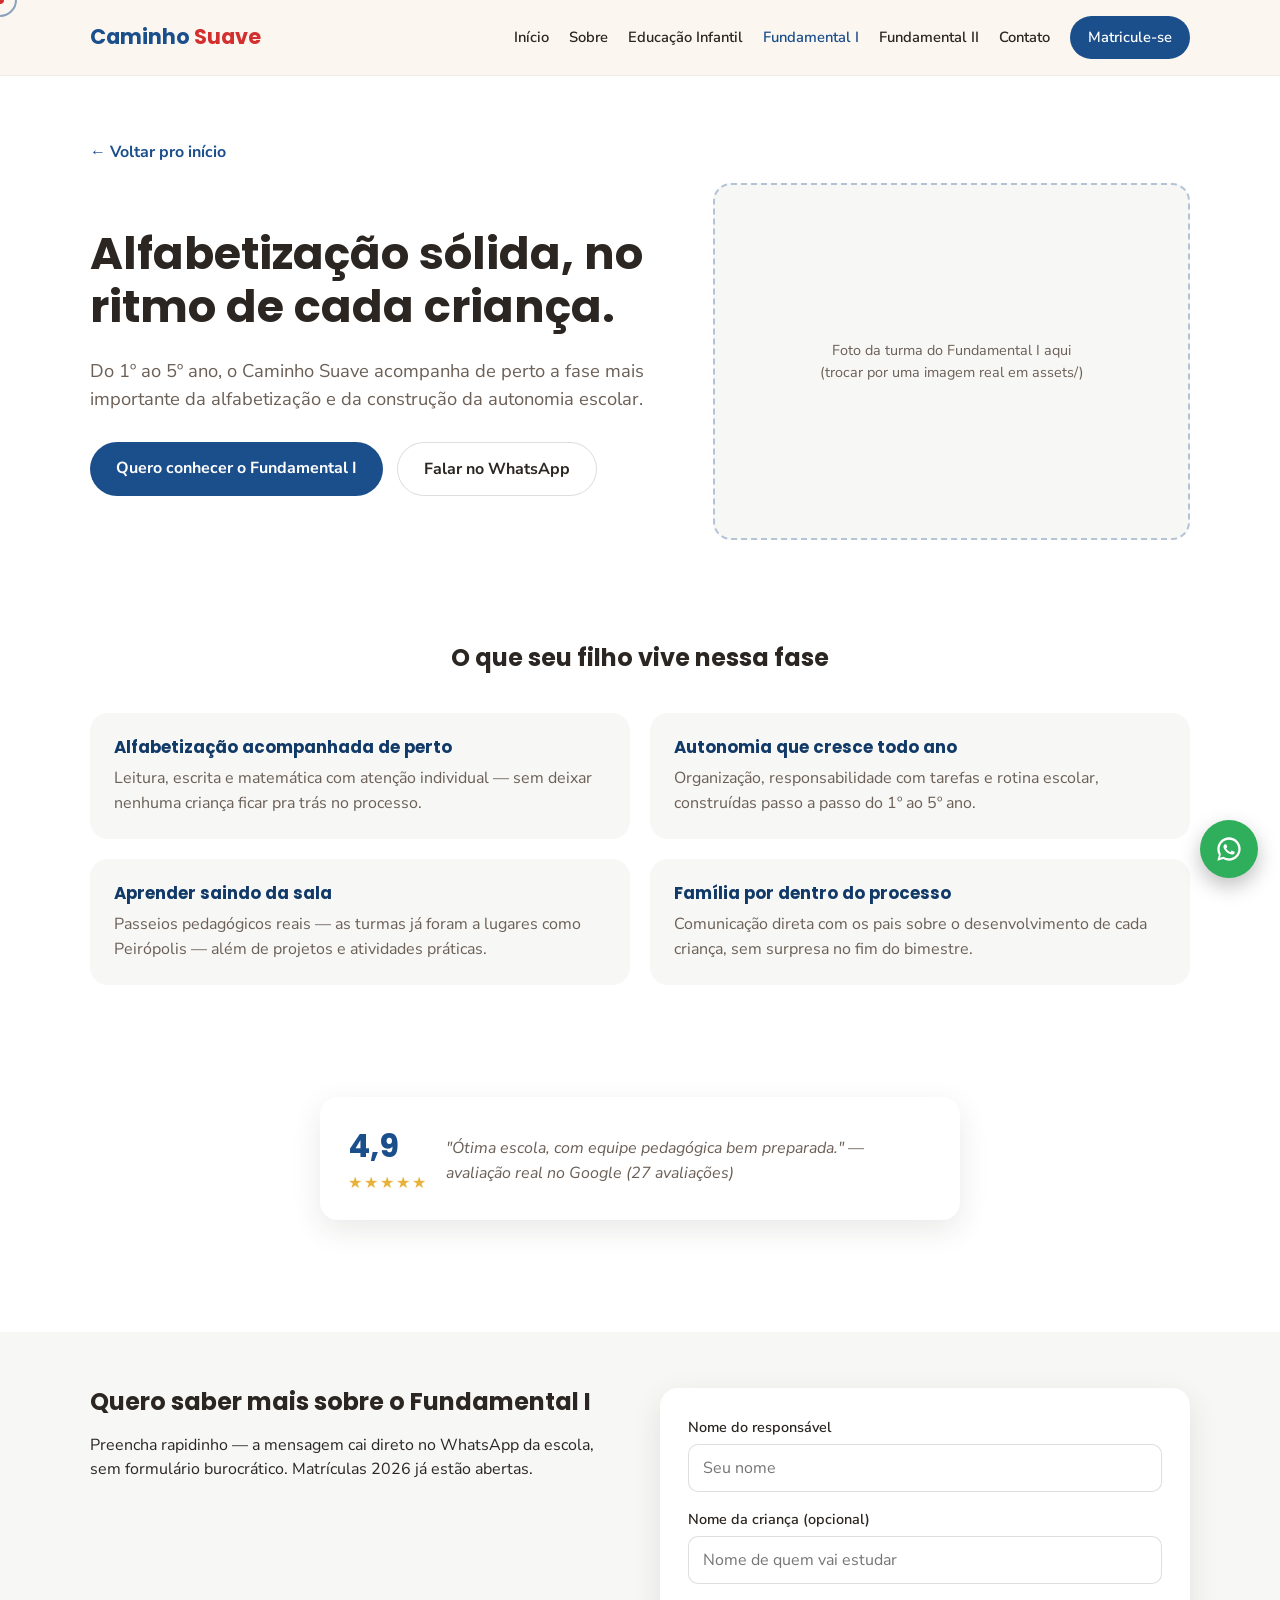
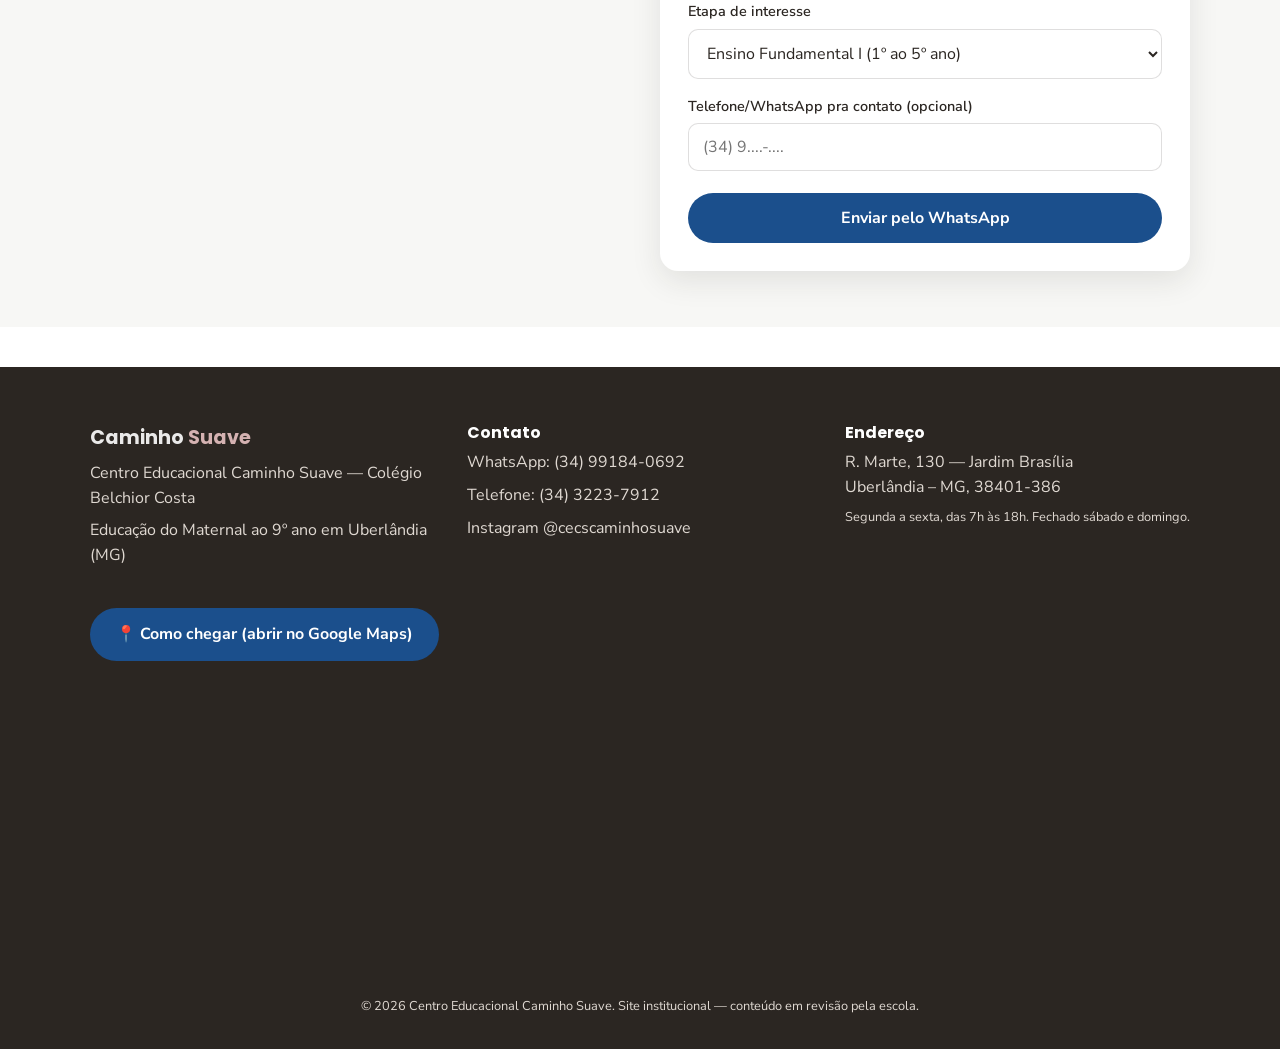
==== fundamental1/index.html @ 9611a185 "Site institucional Colégio Belchior Costa — versão inicial" ====
<!DOCTYPE html>
<html lang="pt-BR">
<head>
<meta charset="UTF-8">
<meta name="viewport" content="width=device-width, initial-scale=1.0">
<title>Ensino Fundamental I em Uberlândia — 1º ao 5º ano | Caminho Suave</title>
<meta name="description" content="Ensino Fundamental I do Centro Educacional Caminho Suave, em Uberlândia: alfabetização sólida e autonomia, do 1º ao 5º ano. Matrículas 2026 abertas.">
<link rel="canonical" href="https://fundamental1.SEUDOMINIO.com.br/">

<meta property="og:type" content="website">
<meta property="og:title" content="Ensino Fundamental I — Caminho Suave (Uberlândia)">
<meta property="og:description" content="Alfabetização sólida e autonomia que cresce ano a ano, do 1º ao 5º ano.">
<meta property="og:url" content="https://fundamental1.SEUDOMINIO.com.br/">
<meta property="og:locale" content="pt_BR">

<link rel="preconnect" href="https://fonts.googleapis.com">
<link rel="preconnect" href="https://fonts.gstatic.com" crossorigin>
<link href="https://fonts.googleapis.com/css2?family=Poppins:wght@600;700&family=Nunito+Sans:wght@400;600;700&display=swap" rel="stylesheet">
<link rel="stylesheet" href="../css/style.css">

<script type="application/ld+json">
{
  "@context": "https://schema.org",
  "@type": "School",
  "name": "Centro Educacional Caminho Suave - Colégio Belchior Costa",
  "address": {
    "@type": "PostalAddress",
    "streetAddress": "R. Marte, 130, Jardim Brasília",
    "addressLocality": "Uberlândia",
    "addressRegion": "MG",
    "postalCode": "38401-386",
    "addressCountry": "BR"
  },
  "telephone": "+553432237912",
  "url": "https://fundamental1.SEUDOMINIO.com.br/",
  "sameAs": ["https://www.instagram.com/cecscaminhosuave/"],
  "openingHoursSpecification": {
    "@type": "OpeningHoursSpecification",
    "dayOfWeek": ["Monday", "Tuesday", "Wednesday", "Thursday", "Friday"],
    "opens": "07:00",
    "closes": "18:00"
  },
  "aggregateRating": {
    "@type": "AggregateRating",
    "ratingValue": "4.9",
    "reviewCount": "27"
  }
}
</script>
</head>
<body class="tema-fund1">

<header class="topo">
  <div class="container topo-inner">
    <a href="../index.html" class="marca">Caminho <span>Suave</span></a>
    <nav class="nav" id="nav-principal">
      <a href="../index.html">Início</a>
      <a href="../sobre/index.html">Sobre</a>
      <a href="../infantil/index.html">Educação Infantil</a>
      <a href="index.html" class="ativo">Fundamental I</a>
      <a href="../fundamental2/index.html">Fundamental II</a>
      <a href="#contato">Contato</a>
      <a href="#matricula" class="nav-cta">Matricule-se</a>
    </nav>
    <button class="hamburguer" id="botao-menu" aria-label="Abrir menu" aria-expanded="false">
      <span></span><span></span><span></span>
    </button>
  </div>
</header>

<section class="hero">
  <div class="container">
    <a href="../index.html" class="voltar">← Voltar pro início</a>
  </div>
  <div class="container hero-grid">
    <div>
      <h1>Alfabetização sólida, no ritmo de cada criança.</h1>
      <p class="subtitulo">Do 1º ao 5º ano, o Caminho Suave acompanha de perto a fase mais importante da alfabetização e da construção da autonomia escolar.</p>
      <div class="botoes">
        <a href="#matricula" class="botao botao-principal">Quero conhecer o Fundamental I</a>
        <a href="https://wa.me/5534991840692" target="_blank" rel="noopener" class="botao botao-secundario">Falar no WhatsApp</a>
      </div>
    </div>
    <div class="foto-placeholder">Foto da turma do Fundamental I aqui<br>(trocar por uma imagem real em assets/)</div>
  </div>
</section>

<section class="secao">
  <div class="container">
    <div class="secao-titulo">
      <h2>O que seu filho vive nessa fase</h2>
    </div>
    <div class="grade-pilares">
      <div class="pilar">
        <h3>Alfabetização acompanhada de perto</h3>
        <p>Leitura, escrita e matemática com atenção individual — sem deixar nenhuma criança ficar pra trás no processo.</p>
      </div>
      <div class="pilar">
        <h3>Autonomia que cresce todo ano</h3>
        <p>Organização, responsabilidade com tarefas e rotina escolar, construídas passo a passo do 1º ao 5º ano.</p>
      </div>
      <div class="pilar">
        <h3>Aprender saindo da sala</h3>
        <p>Passeios pedagógicos reais — as turmas já foram a lugares como Peirópolis — além de projetos e atividades práticas.</p>
      </div>
      <div class="pilar">
        <h3>Família por dentro do processo</h3>
        <p>Comunicação direta com os pais sobre o desenvolvimento de cada criança, sem surpresa no fim do bimestre.</p>
      </div>
    </div>
  </div>
</section>

<section class="secao">
  <div class="container">
    <div class="selo-avaliacao">
      <div>
        <div class="selo-nota">4,9</div>
        <div class="estrelas">★★★★★</div>
      </div>
      <blockquote>"Ótima escola, com equipe pedagógica bem preparada." — avaliação real no Google (27 avaliações)</blockquote>
    </div>
  </div>
</section>

<section class="secao form-secao" id="matricula">
  <div class="container form-grid">
    <div>
      <h2>Quero saber mais sobre o Fundamental I</h2>
      <p>Preencha rapidinho — a mensagem cai direto no WhatsApp da escola, sem formulário burocrático. Matrículas 2026 já estão abertas.</p>
    </div>
    <div>
      <form id="form-interesse" class="form-interesse">
        <label>Nome do responsável
          <input type="text" name="responsavel" required placeholder="Seu nome">
        </label>
        <label>Nome da criança (opcional)
          <input type="text" name="crianca" placeholder="Nome de quem vai estudar">
        </label>
        <label>Etapa de interesse
          <select name="etapa" required>
            <option value="Educação Infantil">Educação Infantil (Maternal ao Pré)</option>
            <option value="Ensino Fundamental I" selected>Ensino Fundamental I (1º ao 5º ano)</option>
            <option value="Ensino Fundamental II">Ensino Fundamental II (6º ao 9º ano)</option>
          </select>
        </label>
        <label>Telefone/WhatsApp pra contato (opcional)
          <input type="tel" name="telefone" placeholder="(34) 9....-....">
        </label>
        <button type="submit" class="botao botao-principal">Enviar pelo WhatsApp</button>
      </form>
      <p class="form-confirmacao">Abrimos o WhatsApp numa nova aba — é só enviar a mensagem por lá. ✓</p>
    </div>
  </div>
</section>

<footer class="rodape" id="contato">
  <div class="container rodape-grid">
    <div>
      <p class="marca-rodape">Caminho <span>Suave</span></p>
      <p>Centro Educacional Caminho Suave — Colégio Belchior Costa</p>
      <p>Educação do Maternal ao 9º ano em Uberlândia (MG)</p>
    </div>
    <div>
      <h3>Contato</h3>
      <p><a href="https://wa.me/5534991840692" target="_blank" rel="noopener">WhatsApp: (34) 99184-0692</a></p>
      <p><a href="tel:+553432237912">Telefone: (34) 3223-7912</a></p>
      <p><a href="https://www.instagram.com/cecscaminhosuave/" target="_blank" rel="noopener">Instagram @cecscaminhosuave</a></p>
    </div>
    <div>
      <h3>Endereço</h3>
      <p>R. Marte, 130 — Jardim Brasília<br>Uberlândia – MG, 38401-386</p>
      <p class="nota">Segunda a sexta, das 7h às 18h. Fechado sábado e domingo.</p>
    </div>
  </div>
  <div class="container">
    <a href="https://www.google.com/maps/dir/?api=1&destination=R.+Marte%2C+130+-+Jardim+Brasília%2C+Uberlândia+-+MG%2C+38401-386" target="_blank" rel="noopener" class="botao botao-principal botao-mapa">📍 Como chegar (abrir no Google Maps)</a>
    <iframe class="mapa" src="https://www.google.com/maps?q=R.+Marte,+130+-+Jardim+Brasília,+Uberlândia+-+MG,+38401-386&output=embed" loading="lazy" referrerpolicy="no-referrer-when-downgrade" title="Localização do Caminho Suave"></iframe>
  </div>
  <p class="copy">© <span id="ano"></span> Centro Educacional Caminho Suave. Site institucional — conteúdo em revisão pela escola.</p>
</footer>

<a href="https://wa.me/5534991840692" target="_blank" rel="noopener" class="whats-flutuante" aria-label="Falar no WhatsApp">
  <svg viewBox="0 0 24 24" aria-hidden="true"><path d="M12 2C6.48 2 2 6.48 2 12c0 1.85.5 3.58 1.36 5.06L2 22l5.1-1.34A9.94 9.94 0 0 0 12 22c5.52 0 10-4.48 10-10S17.52 2 12 2zm0 18c-1.6 0-3.1-.43-4.4-1.19l-.31-.18-3.04.8.81-2.96-.2-.31A7.95 7.95 0 0 1 4 12c0-4.41 3.59-8 8-8s8 3.59 8 8-3.59 8-8 8zm4.32-5.79c-.24-.12-1.4-.69-1.62-.77-.22-.08-.38-.12-.54.12-.16.24-.62.77-.76.93-.14.16-.28.18-.52.06-.24-.12-1-.37-1.9-1.18-.7-.62-1.18-1.39-1.32-1.63-.14-.24-.01-.37.11-.49.12-.12.27-.31.4-.47.13-.16.17-.27.26-.45.09-.18.04-.33-.04-.45-.08-.12-.5-1.2-.69-1.65-.18-.43-.37-.37-.51-.38-.13-.01-.29-.01-.45-.01-.16 0-.41.06-.63.3-.22.24-.85.83-.85 2.02 0 1.19.87 2.34 1 2.5.12.16 1.65 2.52 4 3.43 1.98.77 2.38.62 2.81.58.43-.04 1.4-.57 1.6-1.13.2-.55.2-1.02.14-1.13-.06-.1-.22-.16-.46-.28z"/></svg>
  <span class="visualmente-oculto">Falar no WhatsApp</span>
</a>

<script src="../js/main.js"></script>
</body>
</html>
---- css/style.css ----
/* Centro Educacional Caminho Suave — site institucional
   Paleta e tipografia seguem identidade/design-guide.md (provisório) */

*, *::before, *::after { box-sizing: border-box; }
html, body { margin: 0; padding: 0; scroll-behavior: smooth; }
img { max-width: 100%; display: block; }
a { color: inherit; text-decoration: none; }
ul { margin: 0; padding: 0; list-style: none; }
button { font-family: inherit; }

:root {
  --bg: #FFFFFF;
  --bg-alt: #F7F7F5;
  --branco: #FFFFFF;
  --texto: #2B2622;
  --texto-suave: #6b5f56;
  --azul: #1B4F8C;
  --azul-escuro: #123a68;
  --vermelho: #D32F2F;
  --vermelho-escuro: #a82424;
  --amarelo: #F2B705;
  --amarelo-escuro: #c79600;
  --raio: 18px;
  --sombra: 0 10px 30px rgba(43, 38, 34, .10);
  --fonte-titulo: 'Poppins', 'Quicksand', sans-serif;
  --fonte-corpo: 'Nunito Sans', 'Inter', sans-serif;
}

body {
  font-family: var(--fonte-corpo);
  color: var(--texto);
  background: var(--bg);
  line-height: 1.55;
}

/* Educação Infantil = amarelo (combina com o playground); Fundamental I = azul (cor base da marca);
   Fundamental II = vermelho (detalhe de sinalização). Texto do botão muda pra escuro sobre amarelo (contraste). */
body.tema-infantil { --acento: var(--amarelo); --acento-escuro: var(--amarelo-escuro); --acento-texto: var(--texto); }
body.tema-fund1, body.tema-home { --acento: var(--azul); --acento-escuro: var(--azul-escuro); --acento-texto: #fff; }
body.tema-fund2 { --acento: var(--vermelho); --acento-escuro: var(--vermelho-escuro); --acento-texto: #fff; }

h1, h2, h3 { font-family: var(--fonte-titulo); font-weight: 700; line-height: 1.2; margin: 0 0 .5em; }
.container { width: min(1100px, 92%); margin-inline: auto; }
.secao { padding: 56px 0; }
.secao-titulo { text-align: center; max-width: 640px; margin: 0 auto 40px; }
.secao-titulo p { color: var(--texto-suave); }

/* ===== Topo ===== */
.topo {
  position: sticky; top: 0; z-index: 50;
  background: rgba(251, 246, 240, .95);
  backdrop-filter: blur(6px);
  border-bottom: 1px solid rgba(43, 38, 34, .06);
}
.topo-inner { display: flex; align-items: center; justify-content: space-between; padding: 16px 0; }
.marca { font-family: var(--fonte-titulo); font-weight: 700; font-size: 1.3rem; color: var(--azul); }
.marca span { color: var(--vermelho); }
.nav { display: flex; align-items: center; gap: 20px; }
.nav a { font-weight: 600; font-size: .92rem; white-space: nowrap; }
.nav a:hover { color: var(--acento); }
.nav a.ativo { color: var(--acento); }
.nav-cta { background: var(--acento); color: #fff !important; padding: 10px 18px; border-radius: 999px; }
.hamburguer { display: none; flex-direction: column; gap: 5px; background: none; border: 0; cursor: pointer; padding: 6px; }
.hamburguer span { width: 24px; height: 2px; background: var(--texto); display: block; }

@media (max-width: 860px) {
  .nav {
    position: fixed; inset: 64px 0 0 0; background: var(--bg);
    flex-direction: column; align-items: flex-start; padding: 24px 6%; gap: 18px;
    transform: translateY(-110%); transition: transform .25s ease; overflow-y: auto;
  }
  .nav.nav-aberta { transform: translateY(0); }
  .hamburguer { display: flex; }
}

/* ===== Hero ===== */
.hero { padding: 64px 0 48px; }
.voltar { font-weight: 700; color: var(--acento); display: inline-block; margin-bottom: 18px; }
.hero-grid { display: grid; grid-template-columns: 1.1fr .9fr; gap: 40px; align-items: center; }
.hero h1 { font-size: clamp(2rem, 4vw, 2.8rem); }
.hero p.subtitulo { font-size: 1.15rem; color: var(--texto-suave); margin-bottom: 28px; }
.botoes { display: flex; gap: 14px; flex-wrap: wrap; }
.botao { display: inline-block; padding: 14px 26px; border-radius: 999px; font-weight: 700; border: 0; cursor: pointer; font-size: 1rem; }
.botao-principal { background: var(--acento); color: var(--acento-texto, #fff); }
.botao-secundario { background: var(--branco); color: var(--texto); border: 1px solid rgba(43, 38, 34, .15); }
.foto-placeholder {
  background: var(--bg-alt); border: 2px dashed rgba(27, 79, 140, .3); border-radius: var(--raio);
  aspect-ratio: 4/3; display: flex; align-items: center; justify-content: center;
  color: var(--texto-suave); font-size: .9rem; text-align: center; padding: 20px;
}

@media (max-width: 860px) { .hero-grid { grid-template-columns: 1fr; } }

/* ===== Selo de avaliação ===== */
.selo-avaliacao {
  background: var(--branco); border-radius: var(--raio); box-shadow: var(--sombra);
  padding: 24px 28px; display: flex; gap: 18px; align-items: center;
  margin: 0 auto 56px; max-width: 640px;
}
.selo-nota { font-family: var(--fonte-titulo); font-size: 2rem; font-weight: 700; color: var(--acento); }
.estrelas { color: #e8b13b; letter-spacing: 2px; }
.selo-avaliacao blockquote { margin: 4px 0 0; font-style: italic; color: var(--texto-suave); }

/* ===== Cards de etapas (home) ===== */
.grade-etapas { display: grid; grid-template-columns: repeat(3, 1fr); gap: 24px; }
.cartao-etapa {
  background: var(--branco); border-radius: var(--raio); padding: 28px;
  box-shadow: var(--sombra); border-top: 5px solid var(--cor-cartao, var(--azul));
}
.cartao-etapa.infantil { --cor-cartao: var(--amarelo); }
.cartao-etapa.fund1 { --cor-cartao: var(--azul); }
.cartao-etapa.fund2 { --cor-cartao: var(--vermelho); }
.cartao-etapa h3 { margin-bottom: 8px; }
.cartao-etapa p { color: var(--texto-suave); margin-bottom: 14px; }
.cartao-etapa a.saiba-mais { color: var(--cor-cartao, var(--azul)); font-weight: 700; }

@media (max-width: 860px) { .grade-etapas { grid-template-columns: 1fr; } }

/* ===== Pilares (páginas de etapa) ===== */
.grade-pilares { display: grid; grid-template-columns: repeat(2, 1fr); gap: 20px; }
.pilar { background: var(--bg-alt); border-radius: var(--raio); padding: 24px; }
.pilar h3 { color: var(--acento-escuro); font-size: 1.05rem; }
.pilar p { color: var(--texto-suave); margin: 0; }

@media (max-width: 700px) { .grade-pilares { grid-template-columns: 1fr; } }

/* ===== Diferenciais ===== */
.lista-diferenciais { display: grid; grid-template-columns: repeat(2, 1fr); gap: 14px; }
.lista-diferenciais li { background: var(--branco); border-radius: 12px; padding: 14px 18px; box-shadow: var(--sombra); font-weight: 600; }

@media (max-width: 700px) { .lista-diferenciais { grid-template-columns: 1fr; } }

/* ===== Instagram ===== */
.bloco-instagram { text-align: center; background: var(--branco); border-radius: var(--raio); padding: 40px; box-shadow: var(--sombra); }
.bloco-instagram .botao { margin-top: 16px; }

/* ===== Formulário ===== */
.form-secao { background: var(--bg-alt); }
.form-grid { display: grid; grid-template-columns: 1fr 1fr; gap: 40px; align-items: start; }
.form-interesse {
  background: var(--branco); border-radius: var(--raio); padding: 28px;
  box-shadow: var(--sombra); display: grid; gap: 16px;
}
.form-interesse label { display: grid; gap: 6px; font-weight: 600; font-size: .9rem; }
.form-interesse input, .form-interesse select {
  padding: 12px 14px; border-radius: 10px; border: 1px solid rgba(43, 38, 34, .15);
  font-family: inherit; font-size: 1rem; background: var(--branco); color: var(--texto);
}
.form-interesse button { margin-top: 6px; }
.form-confirmacao { display: none; font-weight: 700; color: var(--acento-escuro); }

@media (max-width: 860px) { .form-grid { grid-template-columns: 1fr; } }

/* ===== Rodapé ===== */
.rodape { background: var(--texto); color: #f3ece5; padding: 56px 0 24px; margin-top: 40px; }
.rodape a:hover { text-decoration: underline; }
.rodape-grid { display: grid; grid-template-columns: repeat(3, 1fr); gap: 32px; margin-bottom: 32px; }
.rodape h3 { font-size: 1rem; color: #fff; }
.rodape p { margin: 0 0 8px; opacity: .9; }
.marca-rodape { color: #fff; font-family: var(--fonte-titulo); font-weight: 700; font-size: 1.2rem; margin-bottom: 10px; }
.marca-rodape span { color: #e8c2c2; }
.nota { font-size: .8rem; opacity: .7; }
.mapa { width: 100%; height: 280px; border: 0; border-radius: var(--raio); margin-bottom: 24px; }
.copy { text-align: center; font-size: .8rem; opacity: .7; }

@media (max-width: 860px) { .rodape-grid { grid-template-columns: 1fr; } }

/* ===== WhatsApp flutuante ===== */
.whats-flutuante {
  position: fixed; bottom: 22px; right: 22px; width: 58px; height: 58px;
  background: #2fae5b; border-radius: 50%; display: flex; align-items: center; justify-content: center;
  box-shadow: 0 8px 20px rgba(0, 0, 0, .25); z-index: 60;
}
.whats-flutuante svg { width: 28px; height: 28px; fill: #fff; }
.visualmente-oculto { position: absolute; width: 1px; height: 1px; overflow: hidden; clip: rect(0 0 0 0); }

/* ===== Botão "como chegar" ===== */
.botao-mapa { margin-bottom: 24px; display: inline-flex; align-items: center; gap: 8px; }

/* ===== Cartão de etapa: botão extra "ver atividades" ===== */
.cartao-etapa .acoes-cartao { display: flex; align-items: center; justify-content: space-between; gap: 10px; flex-wrap: wrap; margin-top: 6px; }
.botao-atividades {
  background: none; border: 1px solid rgba(43, 38, 34, .15); border-radius: 999px;
  padding: 8px 14px; font-weight: 700; font-size: .85rem; cursor: pointer; color: var(--texto);
}
.botao-atividades:hover { border-color: var(--cor-cartao, var(--azul)); color: var(--cor-cartao, var(--azul)); }

/* ===== Modal de atividades ===== */
.modal-overlay {
  position: fixed; inset: 0; background: rgba(20, 16, 14, .6);
  display: flex; align-items: center; justify-content: center; padding: 24px;
  z-index: 200; opacity: 0; pointer-events: none; transition: opacity .2s;
}
.modal-overlay.aberto { opacity: 1; pointer-events: auto; }
.modal-painel {
  background: var(--branco); border-radius: var(--raio); max-width: 480px; width: 100%;
  max-height: 80vh; overflow-y: auto; padding: 32px; position: relative;
  border-top: 6px solid var(--cor-modal, var(--azul));
}
.modal-fechar {
  position: absolute; top: 14px; right: 14px; background: none; border: 0;
  font-size: 1.7rem; line-height: 1; cursor: pointer; color: var(--texto-suave);
}
.modal-subtitulo { color: var(--texto-suave); margin: -8px 0 0; }
.lista-atividades { display: grid; gap: 10px; margin: 20px 0 24px; }
.lista-atividades li { display: flex; align-items: center; gap: 12px; background: var(--bg-alt); border-radius: 12px; padding: 10px 14px; font-weight: 600; }
.icone-atividade { font-size: 1.3rem; }
.modal-nota { font-size: .8rem; color: var(--texto-suave); margin-top: -8px; }

/* ===== Carrossel de etapas (home) ===== */
.carrossel { position: relative; overflow: hidden; border-radius: var(--raio); box-shadow: var(--sombra); }
.carrossel-trilho { display: flex; transition: transform .4s ease; }
.carrossel-slide {
  flex: 0 0 100%; padding: 48px 70px; min-height: 200px; display: flex; flex-direction: column;
  justify-content: center; gap: 10px;
}
.carrossel-slide h3 { margin: 0; font-size: 1.6rem; }
.carrossel-slide p { margin: 0; max-width: 540px; }
.carrossel-cta { font-weight: 700; text-decoration: underline; }
.slide-infantil { background: linear-gradient(135deg, var(--amarelo), var(--amarelo-escuro)); color: var(--texto); }
.slide-fund1 { background: linear-gradient(135deg, var(--azul), var(--azul-escuro)); color: #fff; }
.slide-fund2 { background: linear-gradient(135deg, var(--vermelho), var(--vermelho-escuro)); color: #fff; }
.carrossel-seta {
  position: absolute; top: 50%; transform: translateY(-50%); background: rgba(255, 255, 255, .85);
  border: 0; width: 40px; height: 40px; border-radius: 50%; font-size: 1.4rem; cursor: pointer;
  display: flex; align-items: center; justify-content: center; z-index: 2;
}
.carrossel-anterior { left: 14px; }
.carrossel-proxima { right: 14px; }
.carrossel-pontos { position: absolute; bottom: 14px; left: 0; right: 0; display: flex; justify-content: center; gap: 8px; z-index: 2; }
.carrossel-ponto { width: 9px; height: 9px; border-radius: 50%; background: rgba(255, 255, 255, .6); border: 0; cursor: pointer; padding: 0; }
.carrossel-ponto.ativo { background: #fff; }

@media (max-width: 700px) { .carrossel-slide { padding: 36px 48px; } }

/* ===== Cursor interativo (telas com mouse de precisão) ===== */
body.cursor-ativo, body.cursor-ativo a, body.cursor-ativo button, body.cursor-ativo .botao { cursor: none; }
.cursor-ponto, .cursor-anel {
  position: fixed; top: 0; left: 0; border-radius: 50%; pointer-events: none; z-index: 9999;
  transform: translate(-50%, -50%);
}
.cursor-ponto { width: 8px; height: 8px; background: var(--vermelho); }
.cursor-anel {
  width: 34px; height: 34px; border: 2px solid rgba(27, 79, 140, .5);
  transition: width .2s, height .2s, border-color .2s;
}
.cursor-anel.cursor-hover { width: 54px; height: 54px; border-color: var(--azul); }
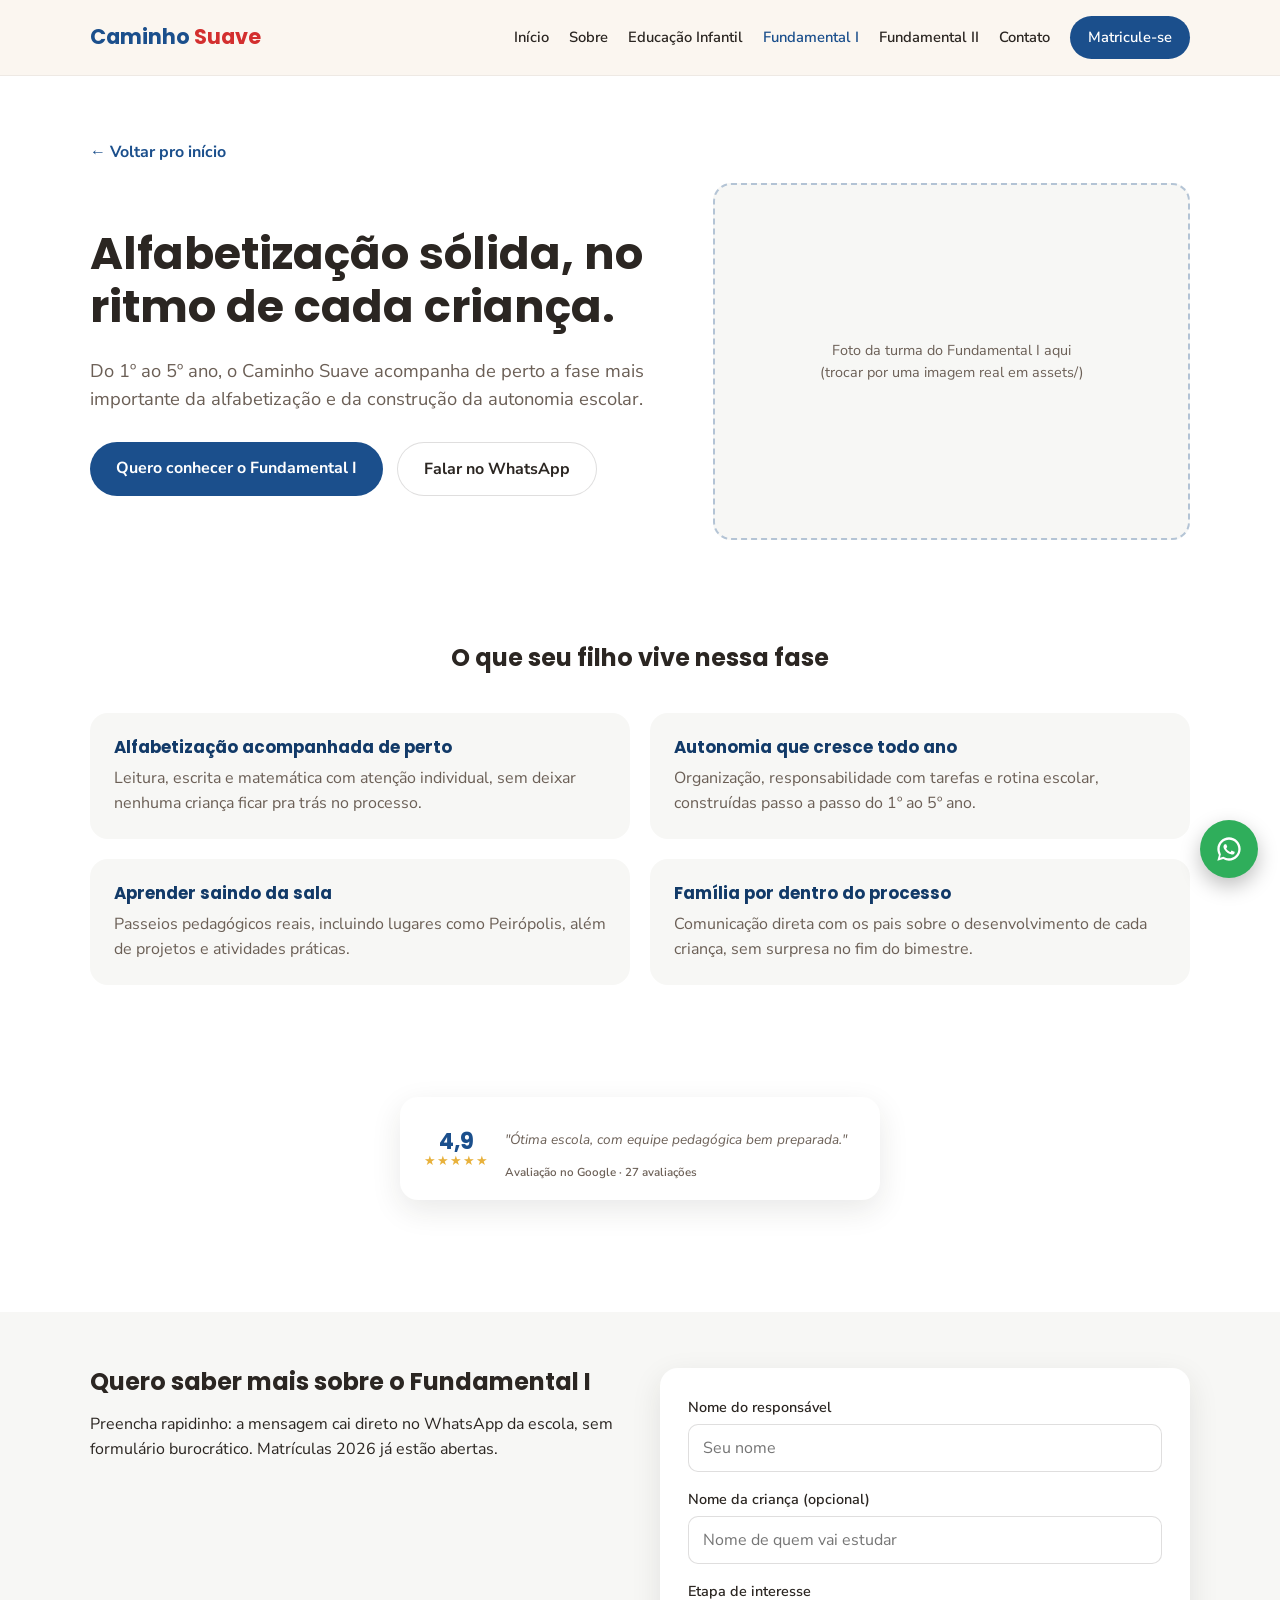
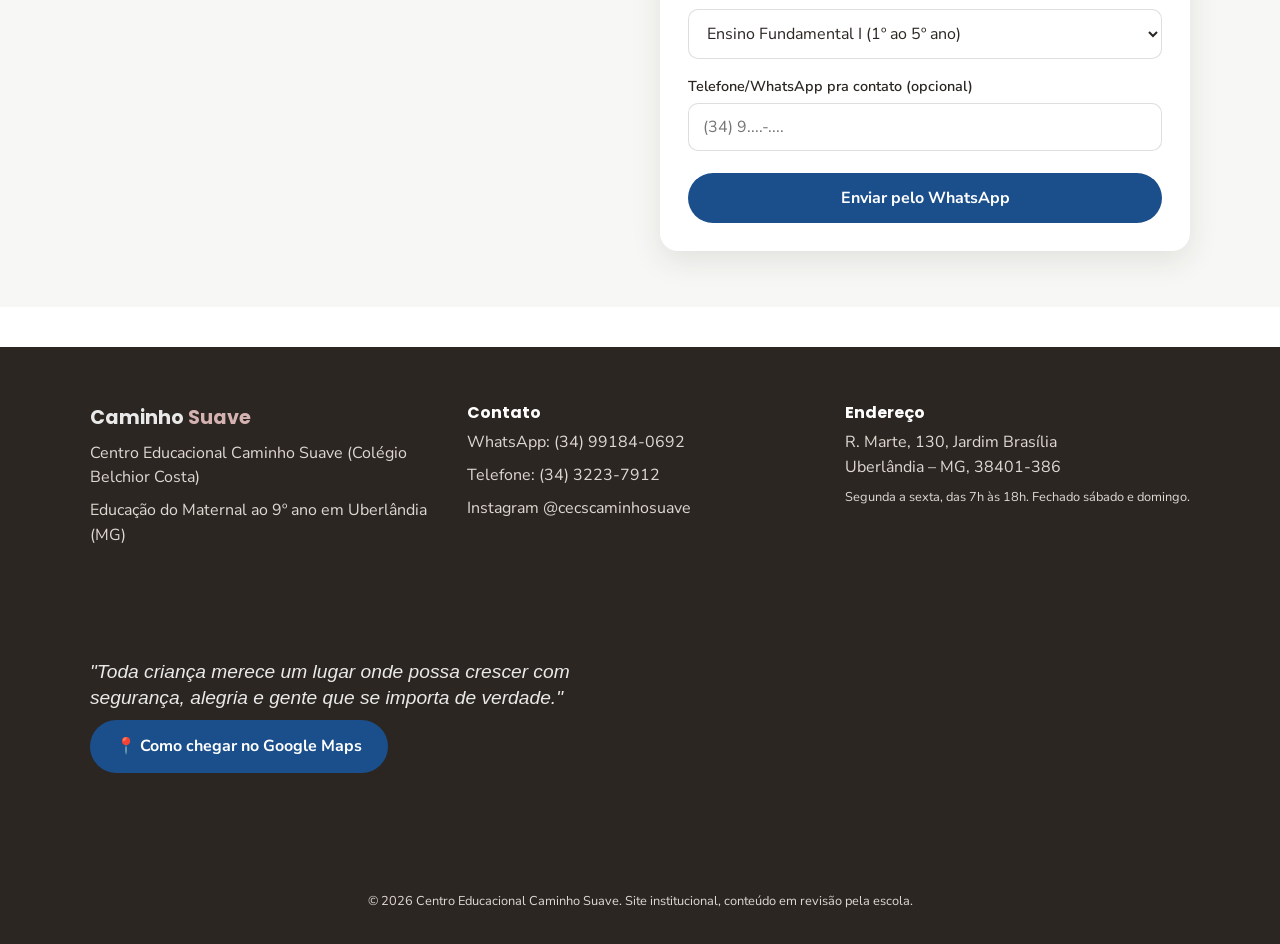
==== commit 50739709: "Atualizações no site institucional" ====
--- a/fundamental1/index.html
+++ b/fundamental1/index.html
@@ -3,12 +3,12 @@
 <head>
 <meta charset="UTF-8">
 <meta name="viewport" content="width=device-width, initial-scale=1.0">
-<title>Ensino Fundamental I em Uberlândia — 1º ao 5º ano | Caminho Suave</title>
+<title>Ensino Fundamental I em Uberlândia: 1º ao 5º ano | Caminho Suave</title>
 <meta name="description" content="Ensino Fundamental I do Centro Educacional Caminho Suave, em Uberlândia: alfabetização sólida e autonomia, do 1º ao 5º ano. Matrículas 2026 abertas.">
 <link rel="canonical" href="https://fundamental1.SEUDOMINIO.com.br/">
 
 <meta property="og:type" content="website">
-<meta property="og:title" content="Ensino Fundamental I — Caminho Suave (Uberlândia)">
+<meta property="og:title" content="Ensino Fundamental I: Caminho Suave (Uberlândia)">
 <meta property="og:description" content="Alfabetização sólida e autonomia que cresce ano a ano, do 1º ao 5º ano.">
 <meta property="og:url" content="https://fundamental1.SEUDOMINIO.com.br/">
 <meta property="og:locale" content="pt_BR">
@@ -93,7 +93,7 @@
     <div class="grade-pilares">
       <div class="pilar">
         <h3>Alfabetização acompanhada de perto</h3>
-        <p>Leitura, escrita e matemática com atenção individual — sem deixar nenhuma criança ficar pra trás no processo.</p>
+        <p>Leitura, escrita e matemática com atenção individual, sem deixar nenhuma criança ficar pra trás no processo.</p>
       </div>
       <div class="pilar">
         <h3>Autonomia que cresce todo ano</h3>
@@ -101,7 +101,7 @@
       </div>
       <div class="pilar">
         <h3>Aprender saindo da sala</h3>
-        <p>Passeios pedagógicos reais — as turmas já foram a lugares como Peirópolis — além de projetos e atividades práticas.</p>
+        <p>Passeios pedagógicos reais, incluindo lugares como Peirópolis, além de projetos e atividades práticas.</p>
       </div>
       <div class="pilar">
         <h3>Família por dentro do processo</h3>
@@ -113,12 +113,17 @@
 
 <section class="secao">
   <div class="container">
-    <div class="selo-avaliacao">
-      <div>
-        <div class="selo-nota">4,9</div>
-        <div class="estrelas">★★★★★</div>
+    <div class="avaliacoes-google">
+      <div class="avaliacoes-nota">
+        <span class="avaliacoes-numero">4,9</span>
+        <span class="avaliacoes-estrelas">★★★★★</span>
       </div>
-      <blockquote>"Ótima escola, com equipe pedagógica bem preparada." — avaliação real no Google (27 avaliações)</blockquote>
+      <div class="avaliacoes-trilho">
+        <blockquote class="avaliacoes-slide">
+          <p>"Ótima escola, com equipe pedagógica bem preparada."</p>
+          <cite>Avaliação no Google · 27 avaliações</cite>
+        </blockquote>
+      </div>
     </div>
   </div>
 </section>
@@ -127,7 +132,7 @@
   <div class="container form-grid">
     <div>
       <h2>Quero saber mais sobre o Fundamental I</h2>
-      <p>Preencha rapidinho — a mensagem cai direto no WhatsApp da escola, sem formulário burocrático. Matrículas 2026 já estão abertas.</p>
+      <p>Preencha rapidinho: a mensagem cai direto no WhatsApp da escola, sem formulário burocrático. Matrículas 2026 já estão abertas.</p>
     </div>
     <div>
       <form id="form-interesse" class="form-interesse">
@@ -149,7 +154,7 @@
         </label>
         <button type="submit" class="botao botao-principal">Enviar pelo WhatsApp</button>
       </form>
-      <p class="form-confirmacao">Abrimos o WhatsApp numa nova aba — é só enviar a mensagem por lá. ✓</p>
+      <p class="form-confirmacao">Abrimos o WhatsApp numa nova aba, é só enviar a mensagem por lá. ✓</p>
     </div>
   </div>
 </section>
@@ -158,7 +163,7 @@
   <div class="container rodape-grid">
     <div>
       <p class="marca-rodape">Caminho <span>Suave</span></p>
-      <p>Centro Educacional Caminho Suave — Colégio Belchior Costa</p>
+      <p>Centro Educacional Caminho Suave (Colégio Belchior Costa)</p>
       <p>Educação do Maternal ao 9º ano em Uberlândia (MG)</p>
     </div>
     <div>
@@ -169,15 +174,18 @@
     </div>
     <div>
       <h3>Endereço</h3>
-      <p>R. Marte, 130 — Jardim Brasília<br>Uberlândia – MG, 38401-386</p>
+      <p>R. Marte, 130, Jardim Brasília<br>Uberlândia – MG, 38401-386</p>
       <p class="nota">Segunda a sexta, das 7h às 18h. Fechado sábado e domingo.</p>
     </div>
   </div>
-  <div class="container">
-    <a href="https://www.google.com/maps/dir/?api=1&destination=R.+Marte%2C+130+-+Jardim+Brasília%2C+Uberlândia+-+MG%2C+38401-386" target="_blank" rel="noopener" class="botao botao-principal botao-mapa">📍 Como chegar (abrir no Google Maps)</a>
-    <iframe class="mapa" src="https://www.google.com/maps?q=R.+Marte,+130+-+Jardim+Brasília,+Uberlândia+-+MG,+38401-386&output=embed" loading="lazy" referrerpolicy="no-referrer-when-downgrade" title="Localização do Caminho Suave"></iframe>
+  <div class="container rodape-mapa-grid">
+    <div>
+      <p class="frase-criancas">"Toda criança merece um lugar onde possa crescer com segurança, alegria e gente que se importa de verdade."</p>
+      <a href="https://www.google.com/maps/dir/?api=1&destination=Centro+Educacional+Caminho+Suave+-+Colégio+Belchior+Costa%2C+R.+Marte%2C+130+-+Jardim+Brasília%2C+Uberlândia+-+MG%2C+38401-386%2C+Brasil" target="_blank" rel="noopener" class="botao botao-principal botao-mapa">📍 Como chegar no Google Maps</a>
+    </div>
+    <iframe class="mapa" src="https://www.google.com/maps?q=Centro+Educacional+Caminho+Suave+-+Colégio+Belchior+Costa,+R.+Marte,+130+-+Jardim+Brasília,+Uberlândia+-+MG,+38401-386,+Brasil&output=embed" loading="lazy" referrerpolicy="no-referrer-when-downgrade" title="Localização do Caminho Suave"></iframe>
   </div>
-  <p class="copy">© <span id="ano"></span> Centro Educacional Caminho Suave. Site institucional — conteúdo em revisão pela escola.</p>
+  <p class="copy">© <span id="ano"></span> Centro Educacional Caminho Suave. Site institucional, conteúdo em revisão pela escola.</p>
 </footer>
 
 <a href="https://wa.me/5534991840692" target="_blank" rel="noopener" class="whats-flutuante" aria-label="Falar no WhatsApp">
--- a/css/style.css
+++ b/css/style.css
@@ -91,15 +91,19 @@
 
 @media (max-width: 860px) { .hero-grid { grid-template-columns: 1fr; } }
 
-/* ===== Selo de avaliação ===== */
-.selo-avaliacao {
+/* ===== Avaliações do Google (carrossel compacto) ===== */
+.avaliacoes-google {
   background: var(--branco); border-radius: var(--raio); box-shadow: var(--sombra);
-  padding: 24px 28px; display: flex; gap: 18px; align-items: center;
-  margin: 0 auto 56px; max-width: 640px;
-}
-.selo-nota { font-family: var(--fonte-titulo); font-size: 2rem; font-weight: 700; color: var(--acento); }
-.estrelas { color: #e8b13b; letter-spacing: 2px; }
-.selo-avaliacao blockquote { margin: 4px 0 0; font-style: italic; color: var(--texto-suave); }
+  padding: 18px 24px; display: flex; gap: 16px; align-items: center;
+  margin: 0 auto 56px; max-width: 480px;
+}
+.avaliacoes-nota { display: flex; flex-direction: column; align-items: center; line-height: 1.1; flex-shrink: 0; }
+.avaliacoes-numero { font-family: var(--fonte-titulo); font-size: 1.4rem; font-weight: 700; color: var(--acento); }
+.avaliacoes-estrelas { color: #e8b13b; font-size: .8rem; letter-spacing: 1px; }
+.avaliacoes-trilho { position: relative; flex: 1; min-height: 2.8em; }
+.avaliacoes-slide { display: none; margin: 0; font-size: .85rem; font-style: italic; color: var(--texto-suave); }
+.avaliacoes-slide.ativo { display: block; }
+.avaliacoes-slide cite { display: block; margin-top: 4px; font-style: normal; font-weight: 600; font-size: .72rem; color: var(--texto-suave); }
 
 /* ===== Cards de etapas (home) ===== */
 .grade-etapas { display: grid; grid-template-columns: repeat(3, 1fr); gap: 24px; }
@@ -160,8 +164,14 @@
 .marca-rodape { color: #fff; font-family: var(--fonte-titulo); font-weight: 700; font-size: 1.2rem; margin-bottom: 10px; }
 .marca-rodape span { color: #e8c2c2; }
 .nota { font-size: .8rem; opacity: .7; }
-.mapa { width: 100%; height: 280px; border: 0; border-radius: var(--raio); margin-bottom: 24px; }
+.mapa { width: 100%; height: 280px; border: 0; border-radius: var(--raio); }
 .copy { text-align: center; font-size: .8rem; opacity: .7; }
+
+/* ===== Rodapé: mapa ao lado de uma frase sobre as crianças ===== */
+.rodape-mapa-grid { display: grid; grid-template-columns: .9fr 1.1fr; gap: 32px; align-items: center; margin-bottom: 24px; }
+.frase-criancas { font-family: var(--fonte-titulo); font-style: italic; font-size: 1.2rem; line-height: 1.4; color: #fff; margin: 0 0 18px; }
+
+@media (max-width: 860px) { .rodape-mapa-grid { grid-template-columns: 1fr; } }
 
 @media (max-width: 860px) { .rodape-grid { grid-template-columns: 1fr; } }
 
@@ -232,16 +242,3 @@
 .carrossel-ponto.ativo { background: #fff; }
 
 @media (max-width: 700px) { .carrossel-slide { padding: 36px 48px; } }
-
-/* ===== Cursor interativo (telas com mouse de precisão) ===== */
-body.cursor-ativo, body.cursor-ativo a, body.cursor-ativo button, body.cursor-ativo .botao { cursor: none; }
-.cursor-ponto, .cursor-anel {
-  position: fixed; top: 0; left: 0; border-radius: 50%; pointer-events: none; z-index: 9999;
-  transform: translate(-50%, -50%);
-}
-.cursor-ponto { width: 8px; height: 8px; background: var(--vermelho); }
-.cursor-anel {
-  width: 34px; height: 34px; border: 2px solid rgba(27, 79, 140, .5);
-  transition: width .2s, height .2s, border-color .2s;
-}
-.cursor-anel.cursor-hover { width: 54px; height: 54px; border-color: var(--azul); }
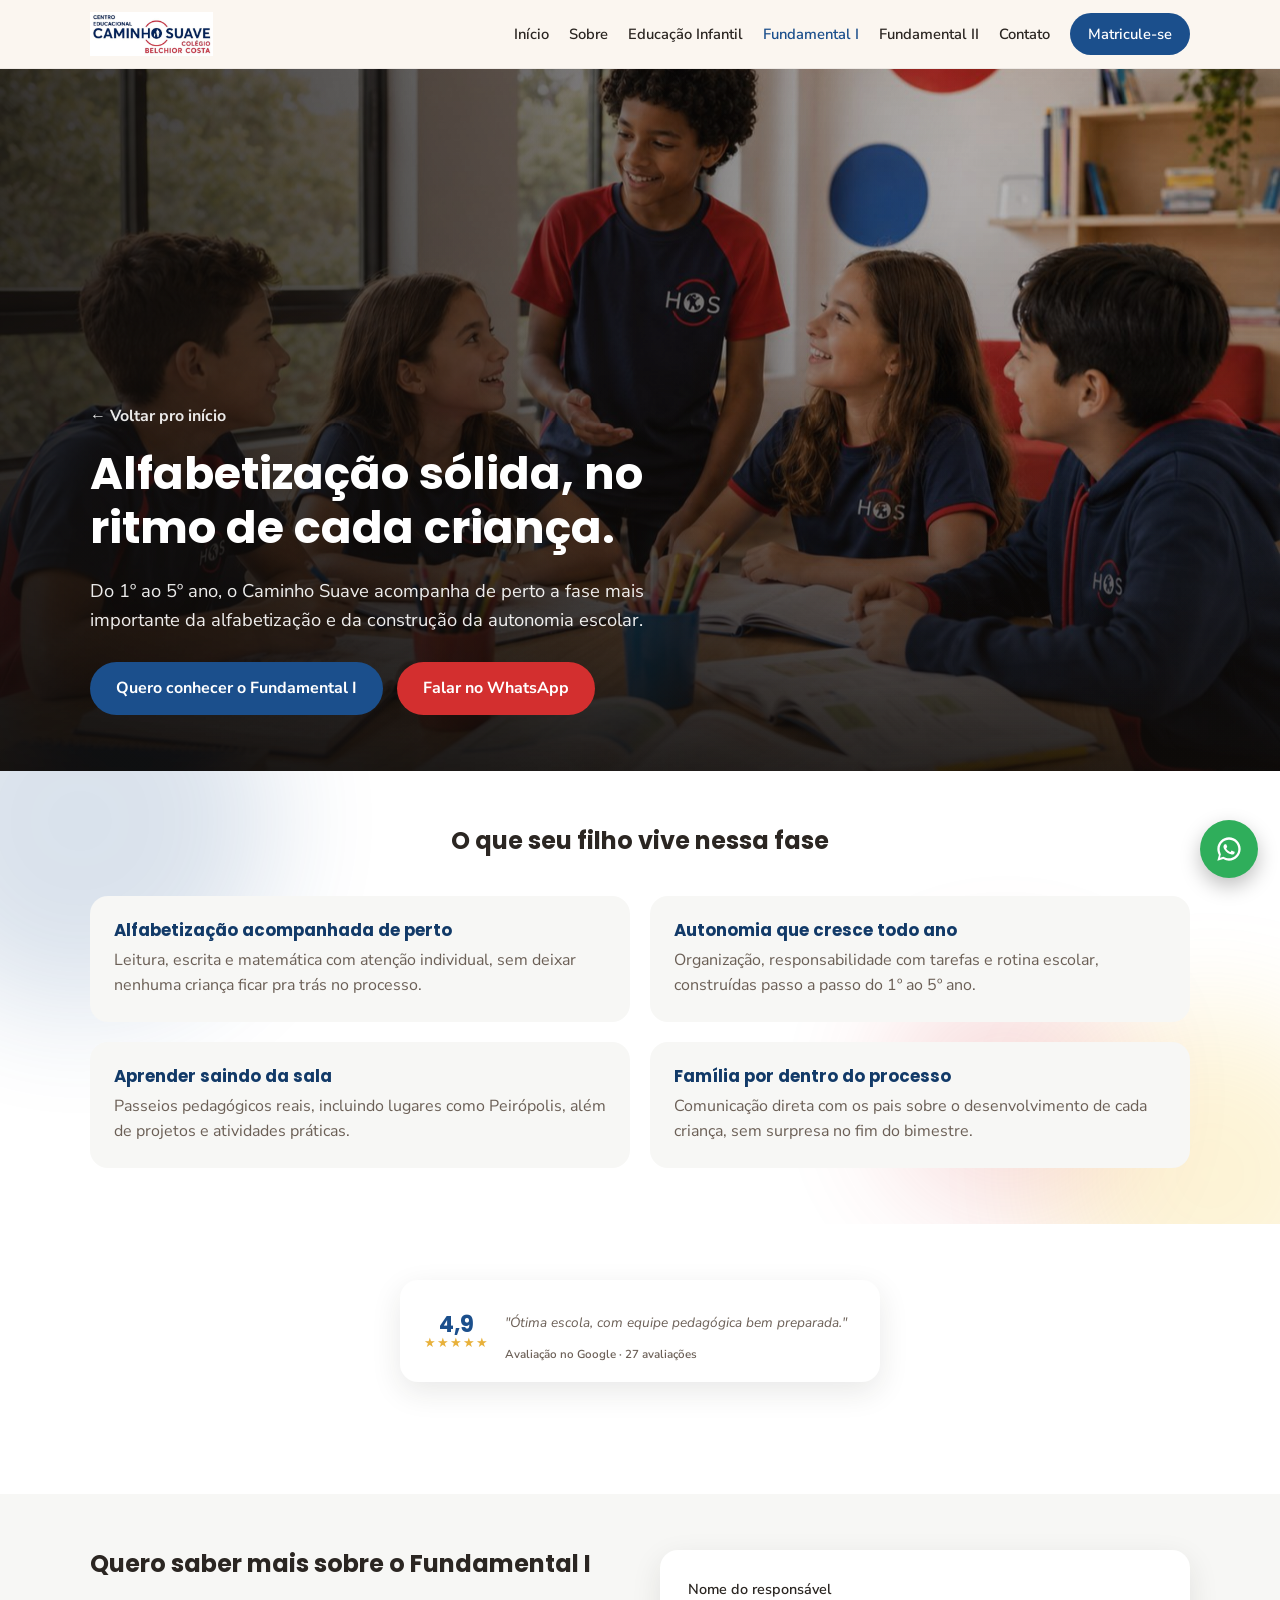
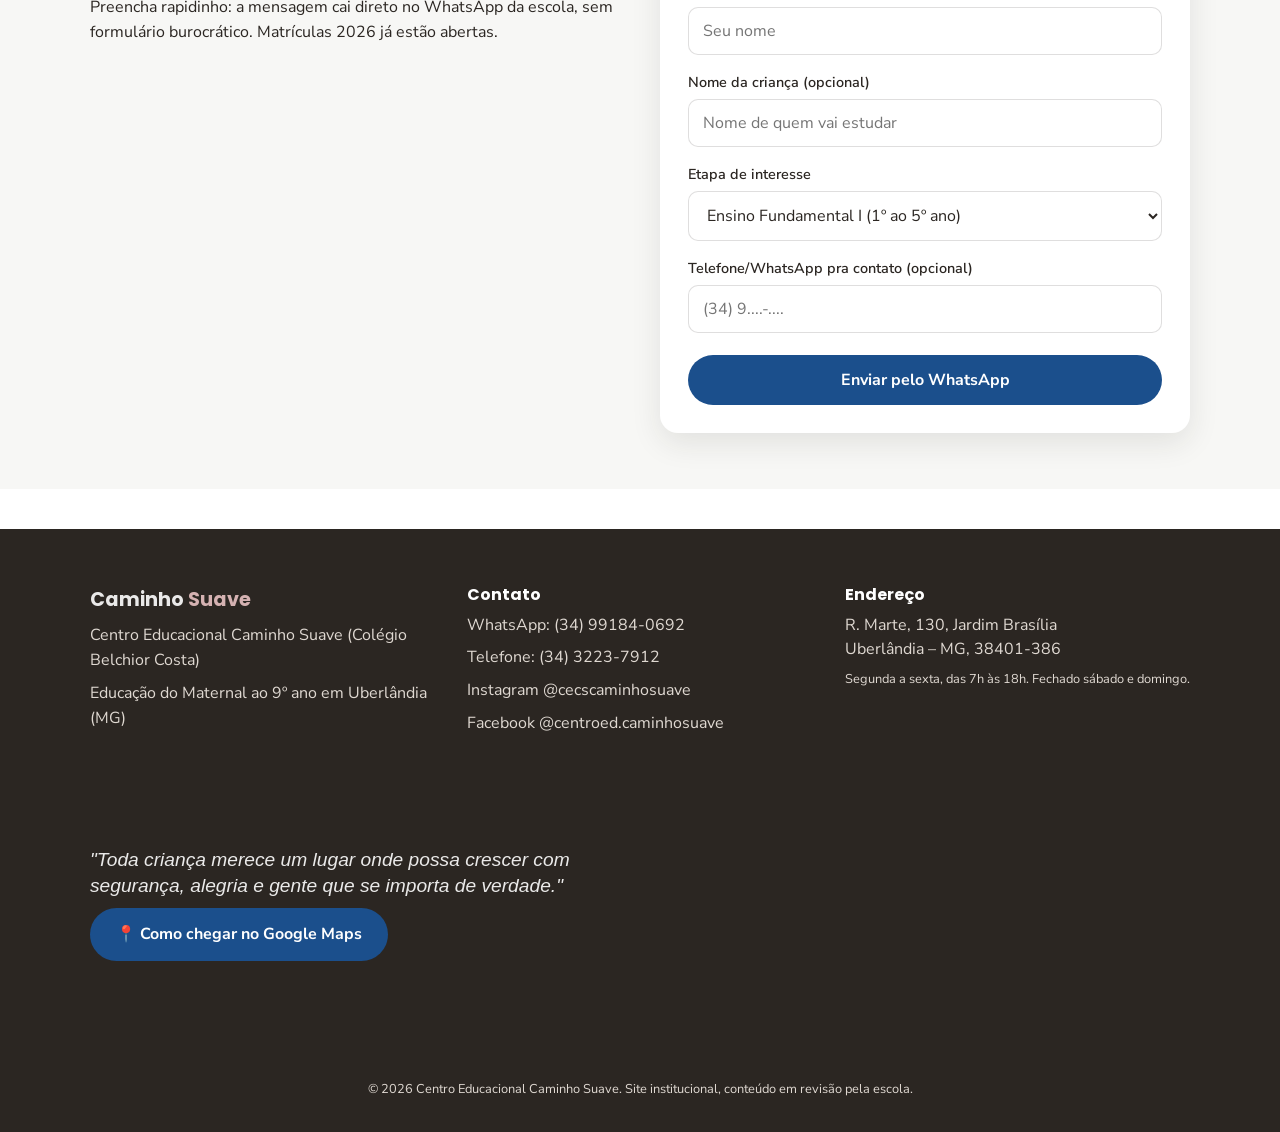
==== commit d3c3c4cd: "Atualiza páginas do site e adiciona fotos reais, logo e assets" ====
--- a/fundamental1/index.html
+++ b/fundamental1/index.html
@@ -6,6 +6,8 @@
 <title>Ensino Fundamental I em Uberlândia: 1º ao 5º ano | Caminho Suave</title>
 <meta name="description" content="Ensino Fundamental I do Centro Educacional Caminho Suave, em Uberlândia: alfabetização sólida e autonomia, do 1º ao 5º ano. Matrículas 2026 abertas.">
 <link rel="canonical" href="https://fundamental1.SEUDOMINIO.com.br/">
+<link rel="icon" type="image/png" href="../assets/favicon-32.png">
+<link rel="apple-touch-icon" href="../assets/apple-touch-icon.png">
 
 <meta property="og:type" content="website">
 <meta property="og:title" content="Ensino Fundamental I: Caminho Suave (Uberlândia)">
@@ -33,7 +35,7 @@
   },
   "telephone": "+553432237912",
   "url": "https://fundamental1.SEUDOMINIO.com.br/",
-  "sameAs": ["https://www.instagram.com/cecscaminhosuave/"],
+  "sameAs": ["https://www.instagram.com/cecscaminhosuave/", "https://www.facebook.com/centroed.caminhosuave"],
   "openingHoursSpecification": {
     "@type": "OpeningHoursSpecification",
     "dayOfWeek": ["Monday", "Tuesday", "Wednesday", "Thursday", "Friday"],
@@ -52,7 +54,7 @@
 
 <header class="topo">
   <div class="container topo-inner">
-    <a href="../index.html" class="marca">Caminho <span>Suave</span></a>
+    <a href="../index.html" class="marca"><img src="../assets/logo-cabecalho.png" alt="Centro Educacional Caminho Suave, Colégio Belchior Costa"></a>
     <nav class="nav" id="nav-principal">
       <a href="../index.html">Início</a>
       <a href="../sobre/index.html">Sobre</a>
@@ -69,23 +71,25 @@
 </header>
 
 <section class="hero">
-  <div class="container">
+  <div class="hero-foto-fundo"><img src="../assets/fundamental1-hero.jpg" alt="Alunos do Ensino Fundamental I conversando e estudando em sala de aula"></div>
+  <div class="hero-degrade"></div>
+  <div class="container hero-conteudo">
     <a href="../index.html" class="voltar">← Voltar pro início</a>
-  </div>
-  <div class="container hero-grid">
-    <div>
+    <div class="hero-texto">
       <h1>Alfabetização sólida, no ritmo de cada criança.</h1>
       <p class="subtitulo">Do 1º ao 5º ano, o Caminho Suave acompanha de perto a fase mais importante da alfabetização e da construção da autonomia escolar.</p>
       <div class="botoes">
         <a href="#matricula" class="botao botao-principal">Quero conhecer o Fundamental I</a>
-        <a href="https://wa.me/5534991840692" target="_blank" rel="noopener" class="botao botao-secundario">Falar no WhatsApp</a>
-      </div>
-    </div>
-    <div class="foto-placeholder">Foto da turma do Fundamental I aqui<br>(trocar por uma imagem real em assets/)</div>
-  </div>
-</section>
-
-<section class="secao">
+        <a href="https://wa.me/5534991840692" target="_blank" rel="noopener" class="botao botao-whatsapp">Falar no WhatsApp</a>
+      </div>
+    </div>
+  </div>
+</section>
+
+<section class="secao secao-blobs">
+  <div class="blob blob-azul"></div>
+  <div class="blob blob-amarelo"></div>
+  <div class="blob blob-vermelho"></div>
   <div class="container">
     <div class="secao-titulo">
       <h2>O que seu filho vive nessa fase</h2>
@@ -171,6 +175,7 @@
       <p><a href="https://wa.me/5534991840692" target="_blank" rel="noopener">WhatsApp: (34) 99184-0692</a></p>
       <p><a href="tel:+553432237912">Telefone: (34) 3223-7912</a></p>
       <p><a href="https://www.instagram.com/cecscaminhosuave/" target="_blank" rel="noopener">Instagram @cecscaminhosuave</a></p>
+      <p><a href="https://www.facebook.com/centroed.caminhosuave" target="_blank" rel="noopener">Facebook @centroed.caminhosuave</a></p>
     </div>
     <div>
       <h3>Endereço</h3>
--- a/css/style.css
+++ b/css/style.css
@@ -2,7 +2,7 @@
    Paleta e tipografia seguem identidade/design-guide.md (provisório) */
 
 *, *::before, *::after { box-sizing: border-box; }
-html, body { margin: 0; padding: 0; scroll-behavior: smooth; }
+html, body { margin: 0; padding: 0; scroll-behavior: smooth; overflow-x: hidden; max-width: 100%; }
 img { max-width: 100%; display: block; }
 a { color: inherit; text-decoration: none; }
 ul { margin: 0; padding: 0; list-style: none; }
@@ -52,9 +52,10 @@
   backdrop-filter: blur(6px);
   border-bottom: 1px solid rgba(43, 38, 34, .06);
 }
-.topo-inner { display: flex; align-items: center; justify-content: space-between; padding: 16px 0; }
-.marca { font-family: var(--fonte-titulo); font-weight: 700; font-size: 1.3rem; color: var(--azul); }
+.topo-inner { display: flex; align-items: center; justify-content: space-between; padding: 12px 0; }
+.marca { font-family: var(--fonte-titulo); font-weight: 700; font-size: 1.3rem; color: var(--azul); display: flex; align-items: center; }
 .marca span { color: var(--vermelho); }
+.marca img { display: block; height: 44px; width: auto; }
 .nav { display: flex; align-items: center; gap: 20px; }
 .nav a { font-weight: 600; font-size: .92rem; white-space: nowrap; }
 .nav a:hover { color: var(--acento); }
@@ -65,31 +66,73 @@
 
 @media (max-width: 860px) {
   .nav {
-    position: fixed; inset: 64px 0 0 0; background: var(--bg);
+    position: fixed; top: 64px; right: 0; bottom: 0; left: 0; height: calc(100vh - 64px);
+    background: var(--bg);
     flex-direction: column; align-items: flex-start; padding: 24px 6%; gap: 18px;
     transform: translateY(-110%); transition: transform .25s ease; overflow-y: auto;
   }
   .nav.nav-aberta { transform: translateY(0); }
   .hamburguer { display: flex; }
-}
-
-/* ===== Hero ===== */
-.hero { padding: 64px 0 48px; }
-.voltar { font-weight: 700; color: var(--acento); display: inline-block; margin-bottom: 18px; }
-.hero-grid { display: grid; grid-template-columns: 1.1fr .9fr; gap: 40px; align-items: center; }
-.hero h1 { font-size: clamp(2rem, 4vw, 2.8rem); }
-.hero p.subtitulo { font-size: 1.15rem; color: var(--texto-suave); margin-bottom: 28px; }
+  .marca img { height: 34px; }
+}
+
+/* ===== Hero (foto de fundo com degradê + texto na frente) ===== */
+.hero {
+  position: relative; overflow: hidden; min-height: 78vh;
+  display: flex; align-items: flex-end;
+}
+.hero-foto-fundo { position: absolute; inset: 0; z-index: 0; overflow: hidden; background: var(--texto); }
+.hero-foto-fundo img {
+  position: absolute; top: -12%; left: 0; width: 100%; height: 124%;
+  object-fit: cover; object-position: center 30%; will-change: transform;
+}
+.hero-degrade {
+  position: absolute; inset: 0; z-index: 1;
+  background:
+    linear-gradient(100deg, rgba(15, 12, 10, .82) 0%, rgba(15, 12, 10, .55) 38%, rgba(15, 12, 10, .1) 70%),
+    linear-gradient(180deg, rgba(15, 12, 10, .1) 0%, rgba(15, 12, 10, .3) 45%, rgba(15, 12, 10, .88) 100%);
+}
+.hero-conteudo { position: relative; z-index: 2; padding: 120px 0 56px; color: #fff; }
+.hero-texto { max-width: 640px; }
+.hero-conteudo h1 { font-size: clamp(2rem, 4vw, 2.8rem); color: #fff; }
+.hero-conteudo p.subtitulo { font-size: 1.15rem; color: rgba(255, 255, 255, .92); margin-bottom: 28px; }
+.voltar { font-weight: 700; color: #fff; opacity: .9; display: inline-block; margin-bottom: 18px; }
+.voltar:hover { opacity: 1; }
 .botoes { display: flex; gap: 14px; flex-wrap: wrap; }
 .botao { display: inline-block; padding: 14px 26px; border-radius: 999px; font-weight: 700; border: 0; cursor: pointer; font-size: 1rem; }
 .botao-principal { background: var(--acento); color: var(--acento-texto, #fff); }
-.botao-secundario { background: var(--branco); color: var(--texto); border: 1px solid rgba(43, 38, 34, .15); }
-.foto-placeholder {
-  background: var(--bg-alt); border: 2px dashed rgba(27, 79, 140, .3); border-radius: var(--raio);
-  aspect-ratio: 4/3; display: flex; align-items: center; justify-content: center;
-  color: var(--texto-suave); font-size: .9rem; text-align: center; padding: 20px;
-}
-
-@media (max-width: 860px) { .hero-grid { grid-template-columns: 1fr; } }
+.botao-secundario { background: rgba(255, 255, 255, .95); color: var(--texto); border: 1px solid rgba(255, 255, 255, .3); }
+.botao-whatsapp { background: var(--vermelho); color: #fff; }
+.botao-whatsapp:hover { background: var(--vermelho-escuro); }
+
+@media (max-width: 860px) {
+  .hero { min-height: 86vh; }
+  .hero-conteudo { padding: 100px 0 40px; }
+}
+
+/* ===== Blobs decorativos (fundo orgânico sutil, nas cores da marca) ===== */
+.secao-blobs { position: relative; overflow: hidden; }
+.secao-blobs > .container { position: relative; z-index: 1; }
+.blob {
+  position: absolute; z-index: 0; border-radius: 50%; filter: blur(60px);
+  opacity: .16; pointer-events: none; animation: flutuar-blob 24s ease-in-out infinite;
+}
+.blob-azul { width: 380px; height: 380px; background: var(--azul); top: -140px; left: -110px; }
+.blob-amarelo { width: 320px; height: 320px; background: var(--amarelo); bottom: -110px; right: -90px; animation-delay: -8s; }
+.blob-vermelho { width: 240px; height: 240px; background: var(--vermelho); top: 45%; right: 12%; animation-delay: -16s; }
+
+@keyframes flutuar-blob {
+  0%, 100% { transform: translate(0, 0) scale(1); }
+  33% { transform: translate(26px, -22px) scale(1.08); }
+  66% { transform: translate(-18px, 18px) scale(.94); }
+}
+
+@media (prefers-reduced-motion: reduce) { .blob { animation: none; } }
+@media (max-width: 700px) {
+  .blob-azul { width: 240px; height: 240px; }
+  .blob-amarelo { width: 200px; height: 200px; }
+  .blob-vermelho { width: 160px; height: 160px; }
+}
 
 /* ===== Avaliações do Google (carrossel compacto) ===== */
 .avaliacoes-google {
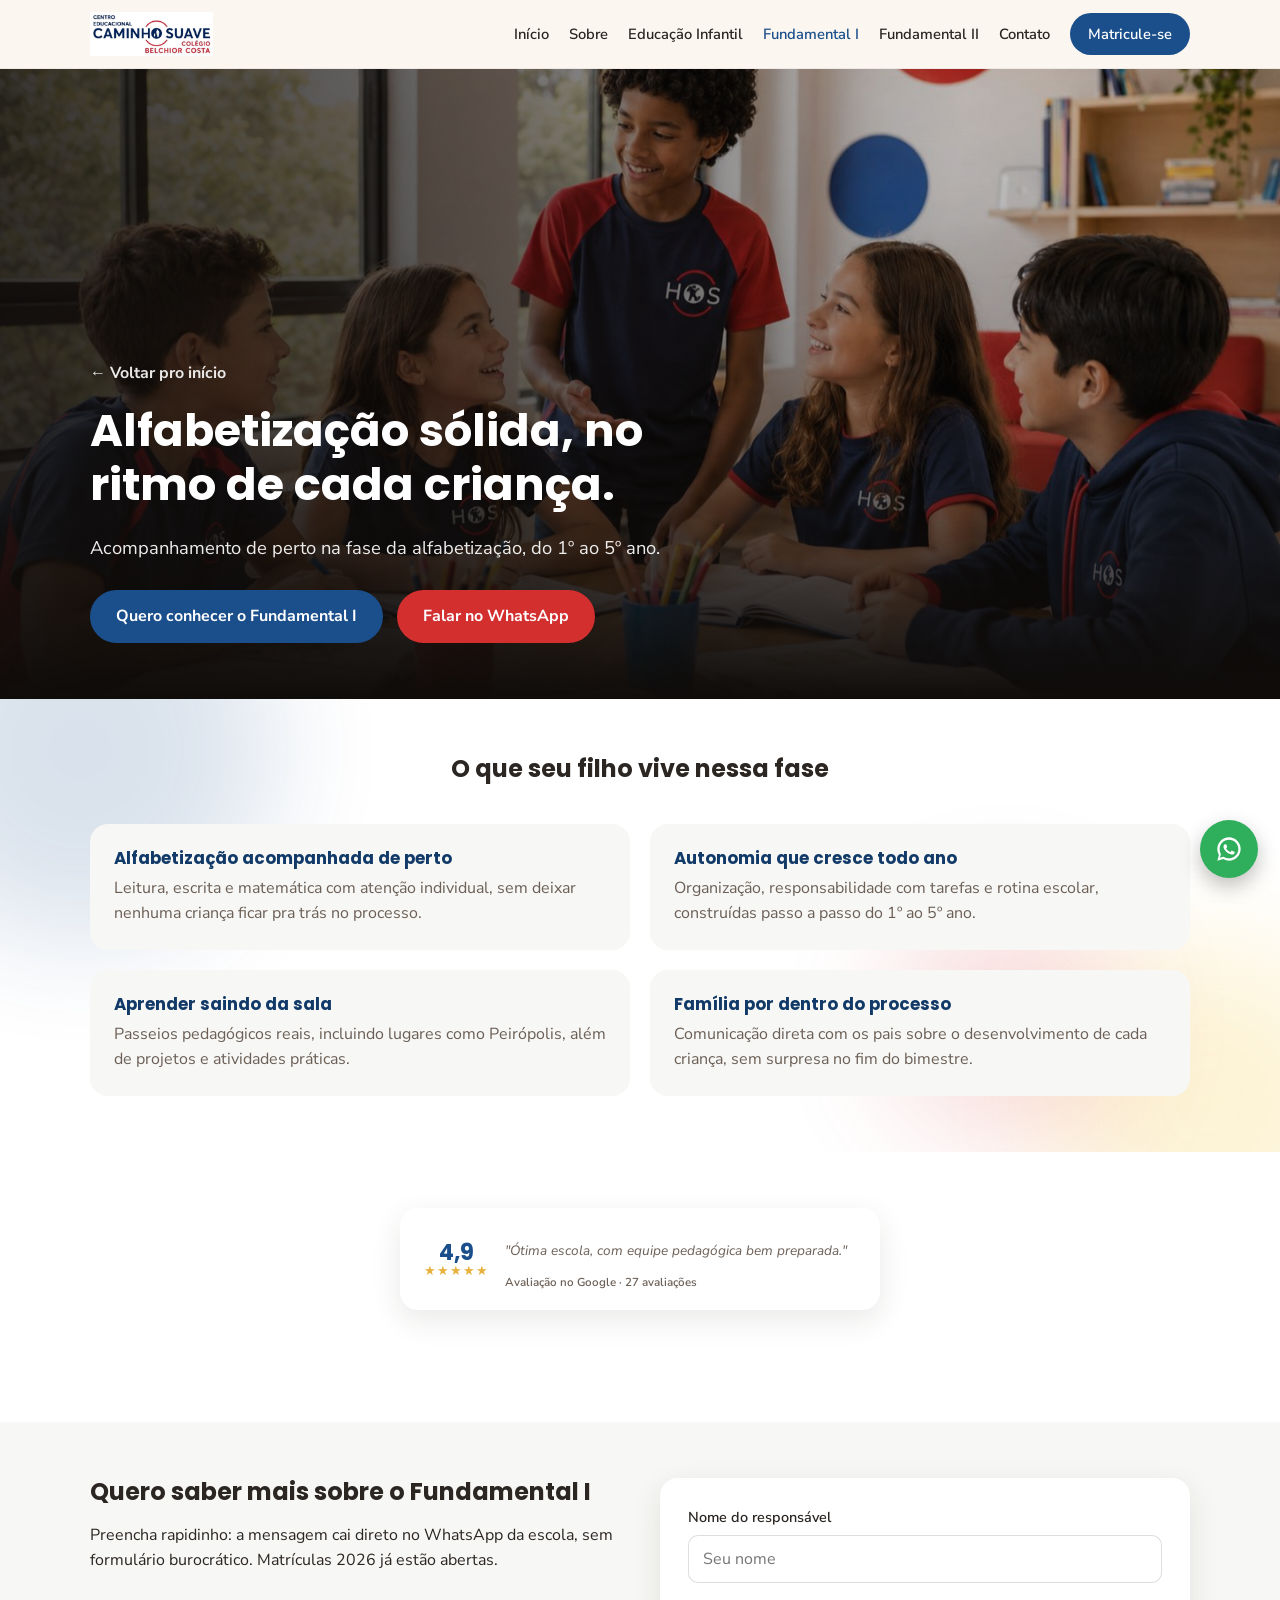
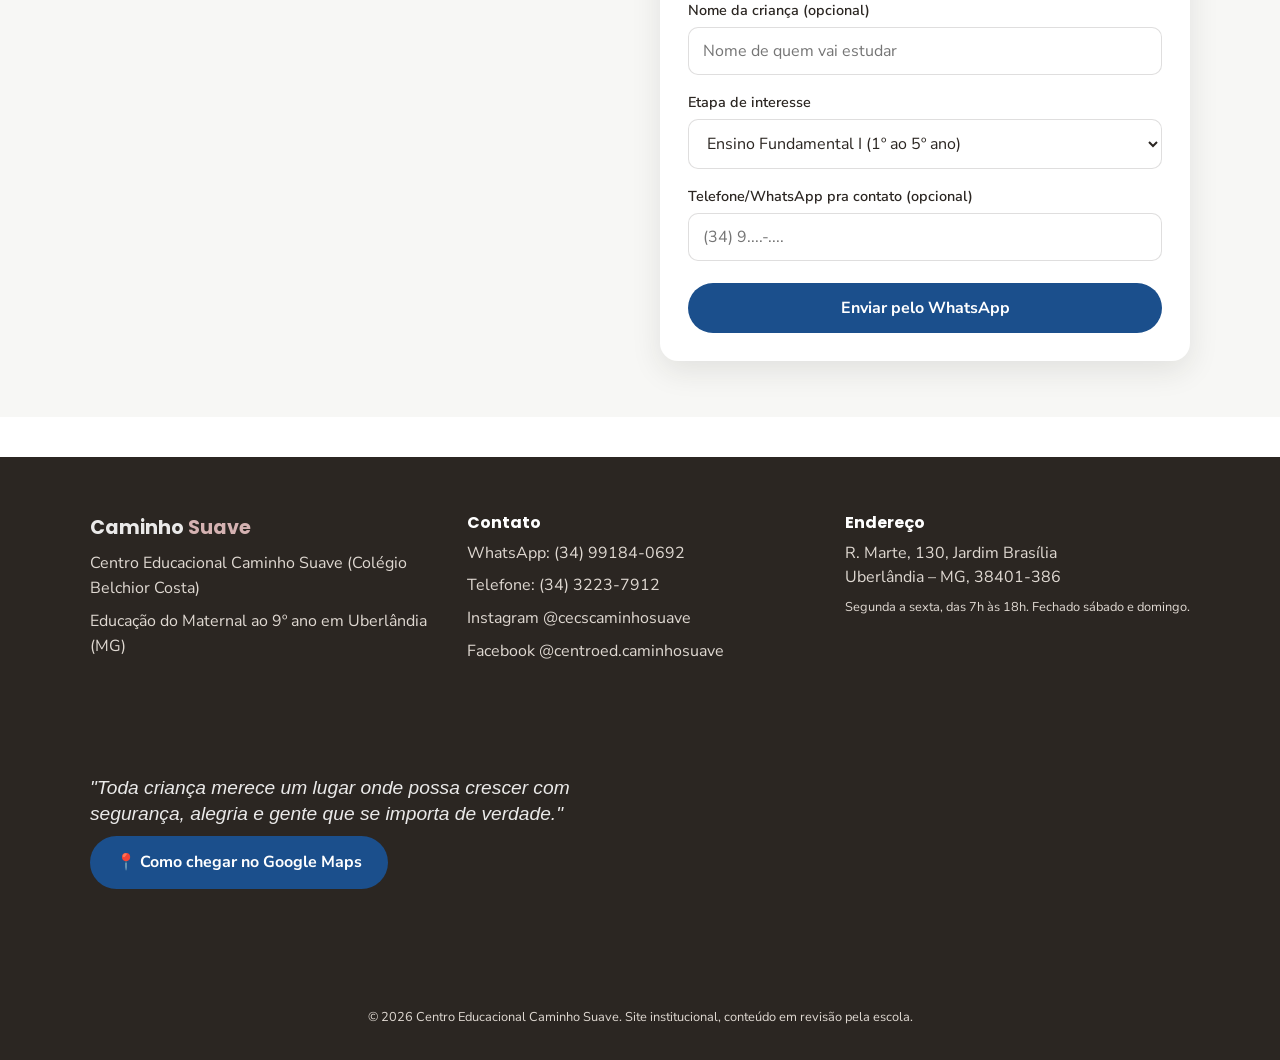
==== commit 3dabe0f8: "Atualiza páginas do site" ====
--- a/fundamental1/index.html
+++ b/fundamental1/index.html
@@ -77,7 +77,7 @@
     <a href="../index.html" class="voltar">← Voltar pro início</a>
     <div class="hero-texto">
       <h1>Alfabetização sólida, no ritmo de cada criança.</h1>
-      <p class="subtitulo">Do 1º ao 5º ano, o Caminho Suave acompanha de perto a fase mais importante da alfabetização e da construção da autonomia escolar.</p>
+      <p class="subtitulo">Acompanhamento de perto na fase da alfabetização, do 1º ao 5º ano.</p>
       <div class="botoes">
         <a href="#matricula" class="botao botao-principal">Quero conhecer o Fundamental I</a>
         <a href="https://wa.me/5534991840692" target="_blank" rel="noopener" class="botao botao-whatsapp">Falar no WhatsApp</a>
--- a/css/style.css
+++ b/css/style.css
@@ -76,23 +76,27 @@
   .marca img { height: 34px; }
 }
 
-/* ===== Hero (foto de fundo com degradê + texto na frente) ===== */
-.hero {
-  position: relative; overflow: hidden; min-height: 78vh;
-  display: flex; align-items: flex-end;
-}
-.hero-foto-fundo { position: absolute; inset: 0; z-index: 0; overflow: hidden; background: var(--texto); }
+/* ===== Hero (faixa de foto com altura própria, degradê + texto na frente) =====
+   A faixa da foto tem altura fixa (independente do tamanho do texto) pra nunca
+   forçar um zoom exagerado na imagem — abaixo dela o fundo continua na cor sólida
+   do degradê, sem emenda visível. */
+.hero { position: relative; overflow: hidden; background: #15110f; }
+.hero-foto-fundo { position: absolute; top: 0; left: 0; right: 0; height: 70vh; overflow: hidden; z-index: 0; }
 .hero-foto-fundo img {
-  position: absolute; top: -12%; left: 0; width: 100%; height: 124%;
-  object-fit: cover; object-position: center 30%; will-change: transform;
+  position: absolute; top: -10%; left: 0; width: 100%; height: 120%;
+  object-fit: cover; object-position: center 28%; will-change: transform;
 }
 .hero-degrade {
-  position: absolute; inset: 0; z-index: 1;
+  position: absolute; top: 0; left: 0; right: 0; height: 70vh; z-index: 1;
   background:
     linear-gradient(100deg, rgba(15, 12, 10, .82) 0%, rgba(15, 12, 10, .55) 38%, rgba(15, 12, 10, .1) 70%),
-    linear-gradient(180deg, rgba(15, 12, 10, .1) 0%, rgba(15, 12, 10, .3) 45%, rgba(15, 12, 10, .88) 100%);
-}
-.hero-conteudo { position: relative; z-index: 2; padding: 120px 0 56px; color: #fff; }
+    linear-gradient(180deg, rgba(15, 12, 10, .05) 0%, rgba(15, 12, 10, .35) 55%, rgba(15, 12, 10, 1) 100%);
+}
+.hero-conteudo {
+  position: relative; z-index: 2; color: #fff;
+  min-height: 70vh; display: flex; flex-direction: column; justify-content: flex-end;
+  padding: 24px 0 56px;
+}
 .hero-texto { max-width: 640px; }
 .hero-conteudo h1 { font-size: clamp(2rem, 4vw, 2.8rem); color: #fff; }
 .hero-conteudo p.subtitulo { font-size: 1.15rem; color: rgba(255, 255, 255, .92); margin-bottom: 28px; }
@@ -106,8 +110,8 @@
 .botao-whatsapp:hover { background: var(--vermelho-escuro); }
 
 @media (max-width: 860px) {
-  .hero { min-height: 86vh; }
-  .hero-conteudo { padding: 100px 0 40px; }
+  .hero-foto-fundo, .hero-degrade { height: 44vh; }
+  .hero-conteudo { min-height: 44vh; padding: 20px 0 40px; }
 }
 
 /* ===== Blobs decorativos (fundo orgânico sutil, nas cores da marca) ===== */
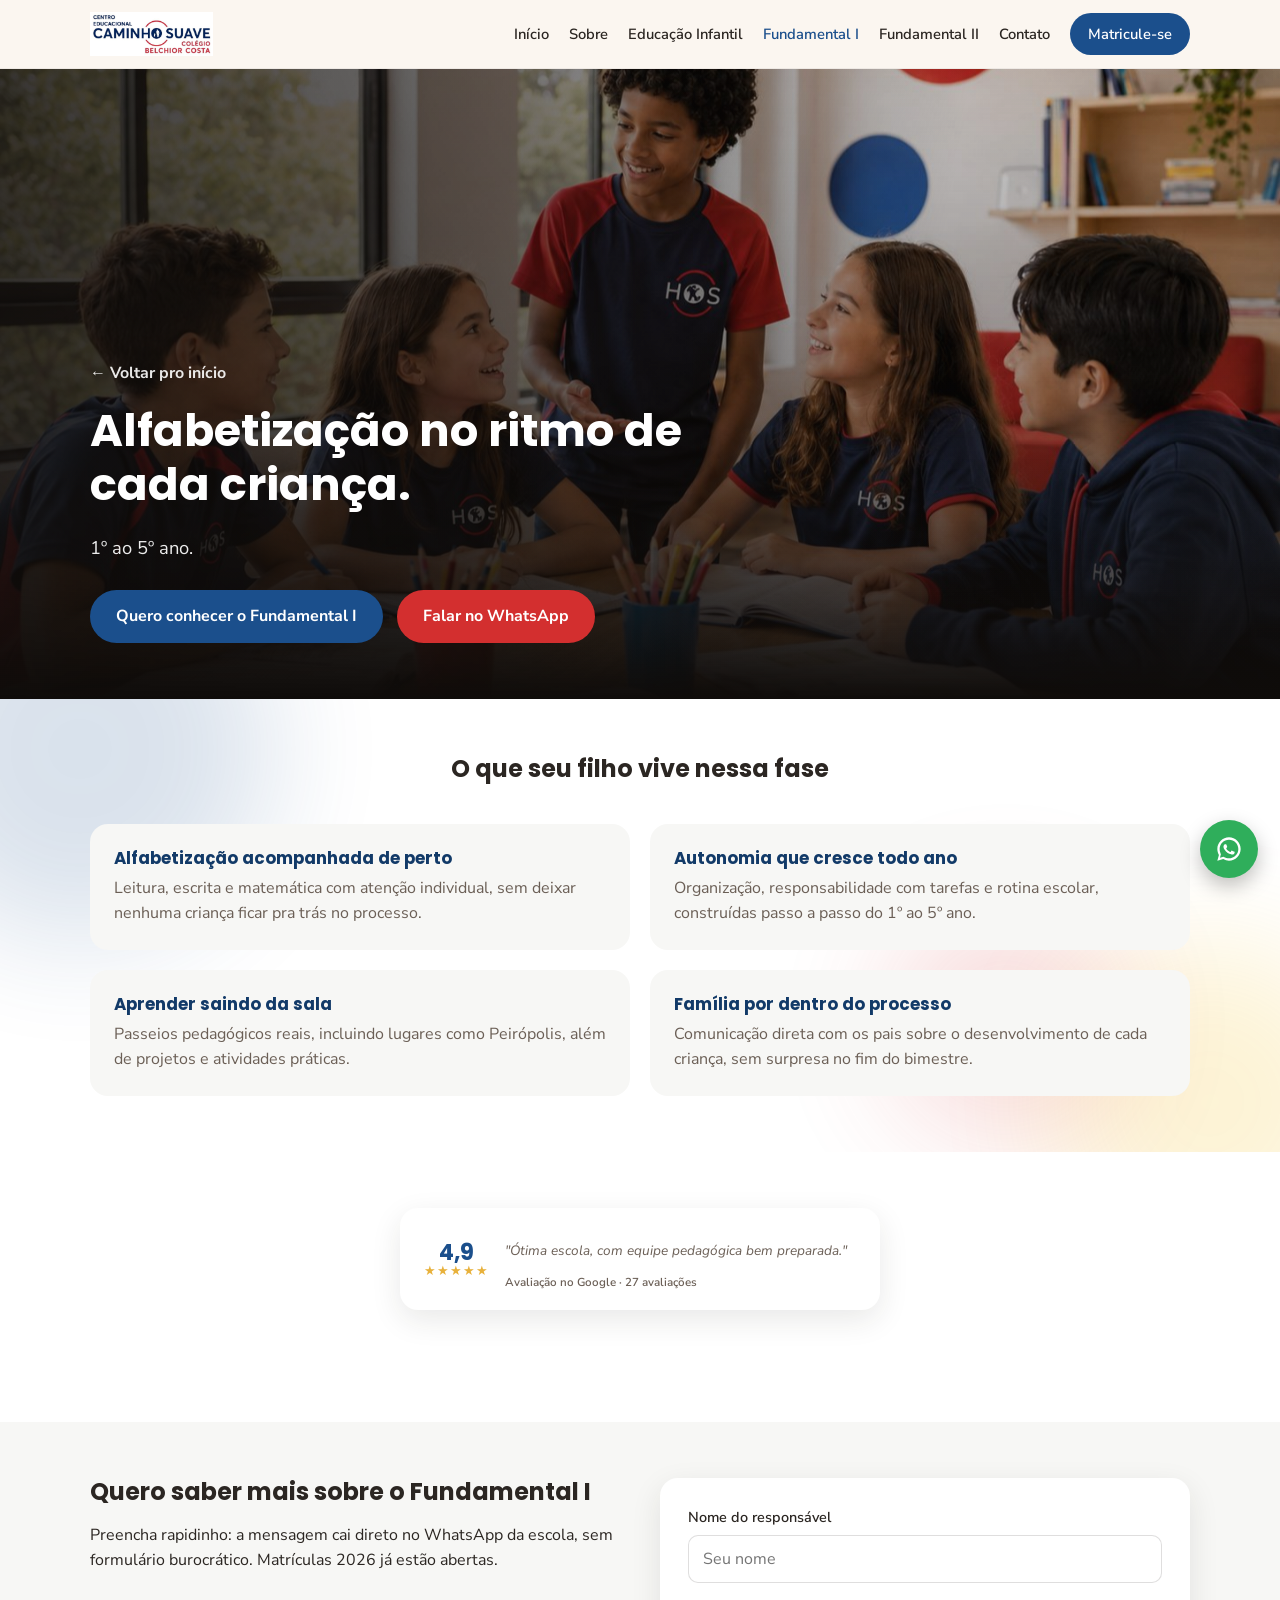
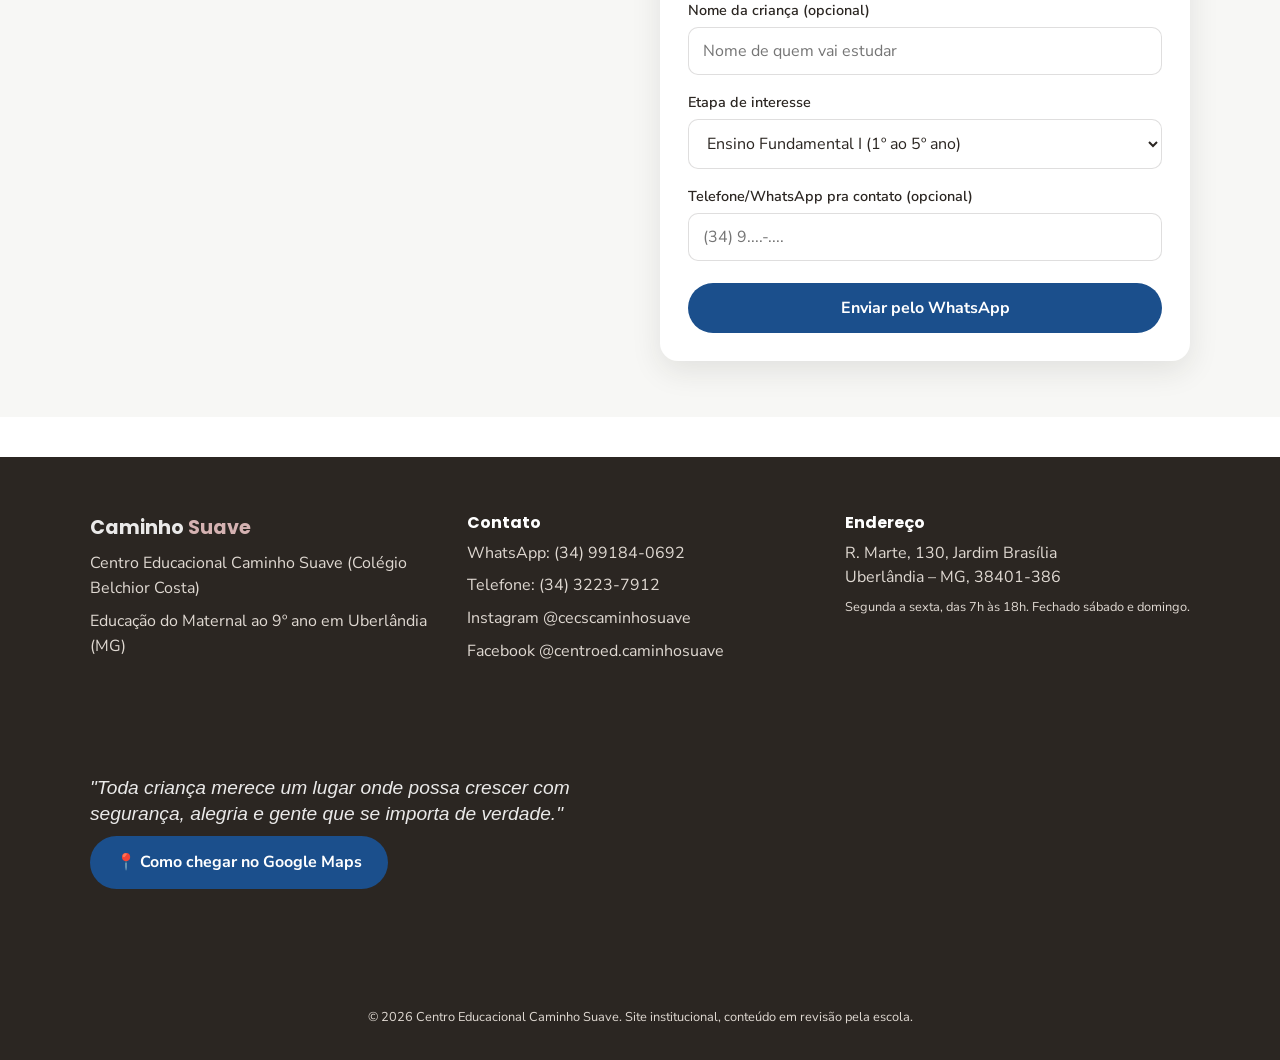
==== commit 11d0dcb5: "Atualiza páginas e estilo do site" ====
--- a/fundamental1/index.html
+++ b/fundamental1/index.html
@@ -76,8 +76,8 @@
   <div class="container hero-conteudo">
     <a href="../index.html" class="voltar">← Voltar pro início</a>
     <div class="hero-texto">
-      <h1>Alfabetização sólida, no ritmo de cada criança.</h1>
-      <p class="subtitulo">Acompanhamento de perto na fase da alfabetização, do 1º ao 5º ano.</p>
+      <h1>Alfabetização no ritmo de cada criança.</h1>
+      <p class="subtitulo">1º ao 5º ano.</p>
       <div class="botoes">
         <a href="#matricula" class="botao botao-principal">Quero conhecer o Fundamental I</a>
         <a href="https://wa.me/5534991840692" target="_blank" rel="noopener" class="botao botao-whatsapp">Falar no WhatsApp</a>
--- a/css/style.css
+++ b/css/style.css
@@ -86,6 +86,9 @@
   position: absolute; top: -10%; left: 0; width: 100%; height: 120%;
   object-fit: cover; object-position: center 28%; will-change: transform;
 }
+@media (min-width: 861px) {
+  .hero-foto-fundo img.foto-fachada { object-position: 33% 32%; }
+}
 .hero-degrade {
   position: absolute; top: 0; left: 0; right: 0; height: 70vh; z-index: 1;
   background:
@@ -97,7 +100,7 @@
   min-height: 70vh; display: flex; flex-direction: column; justify-content: flex-end;
   padding: 24px 0 56px;
 }
-.hero-texto { max-width: 640px; }
+.hero-texto { max-width: 640px; will-change: transform, opacity; }
 .hero-conteudo h1 { font-size: clamp(2rem, 4vw, 2.8rem); color: #fff; }
 .hero-conteudo p.subtitulo { font-size: 1.15rem; color: rgba(255, 255, 255, .92); margin-bottom: 28px; }
 .voltar { font-weight: 700; color: #fff; opacity: .9; display: inline-block; margin-bottom: 18px; }
